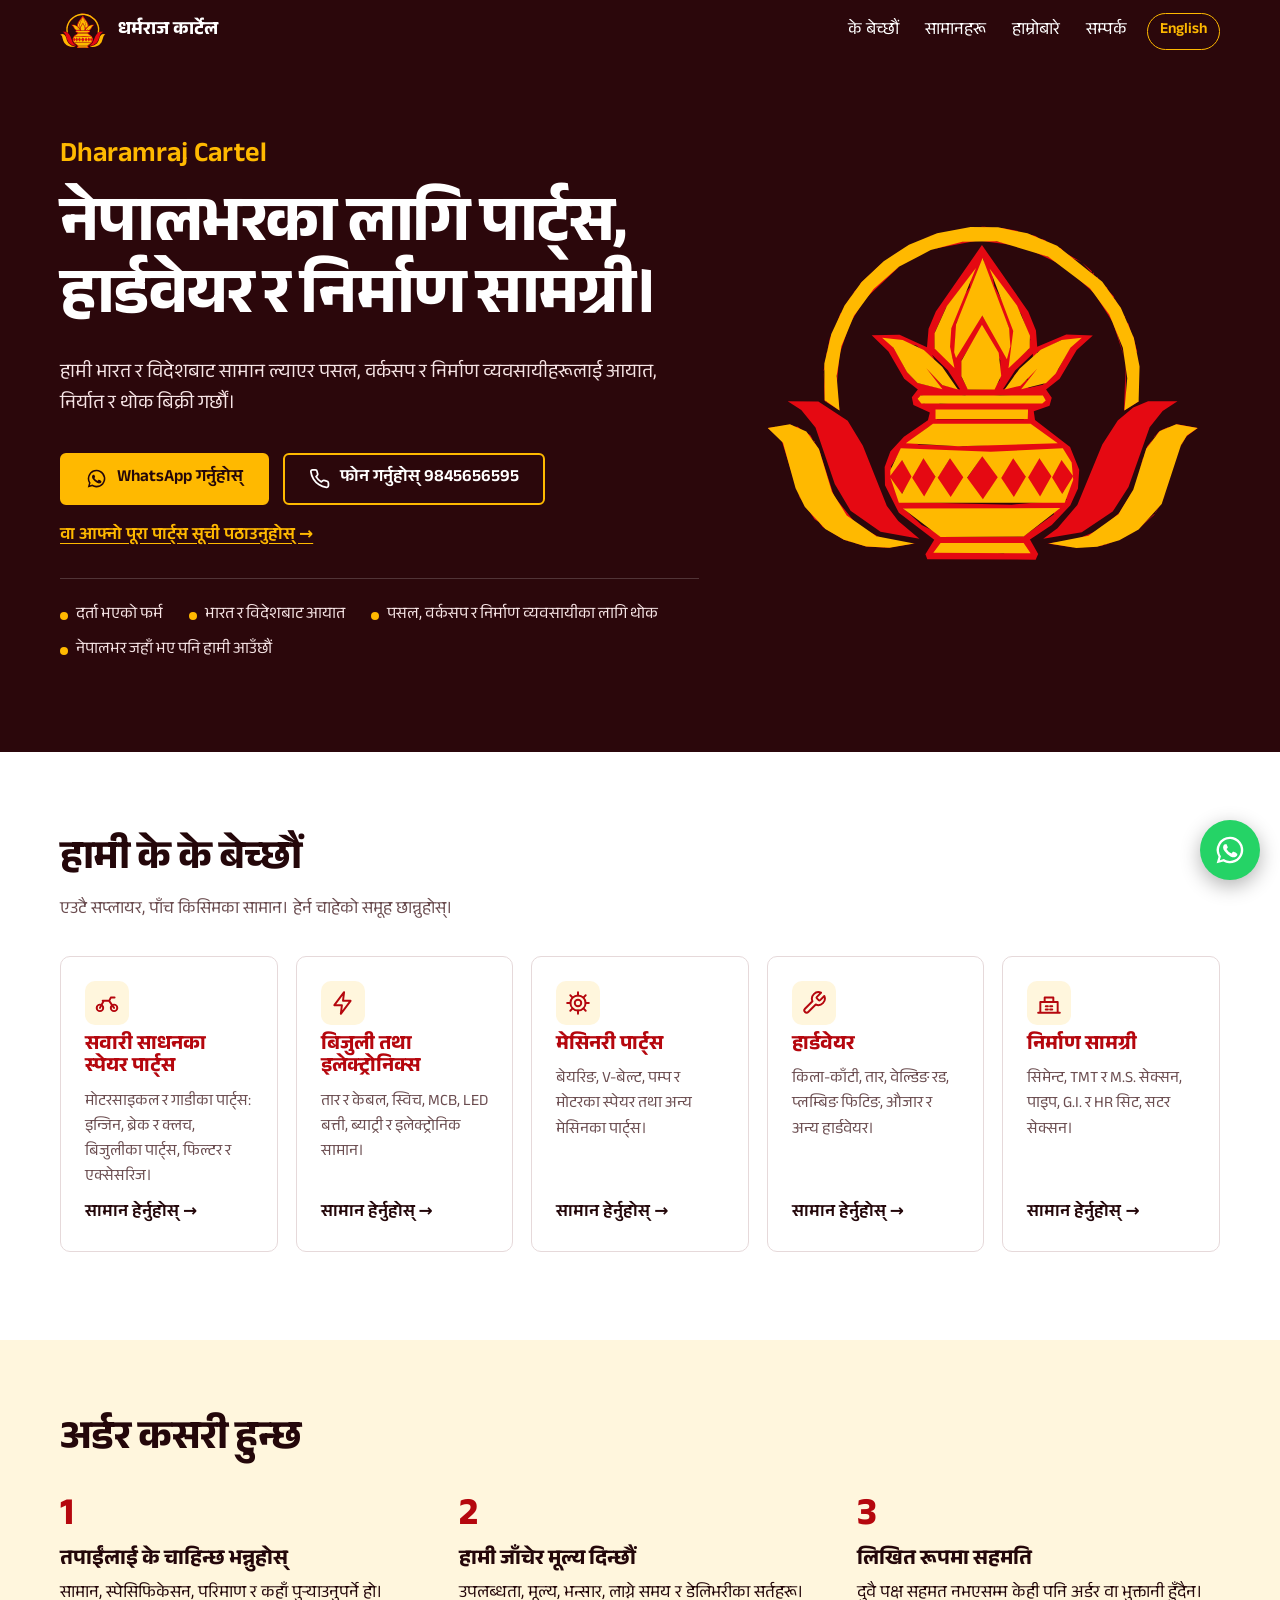
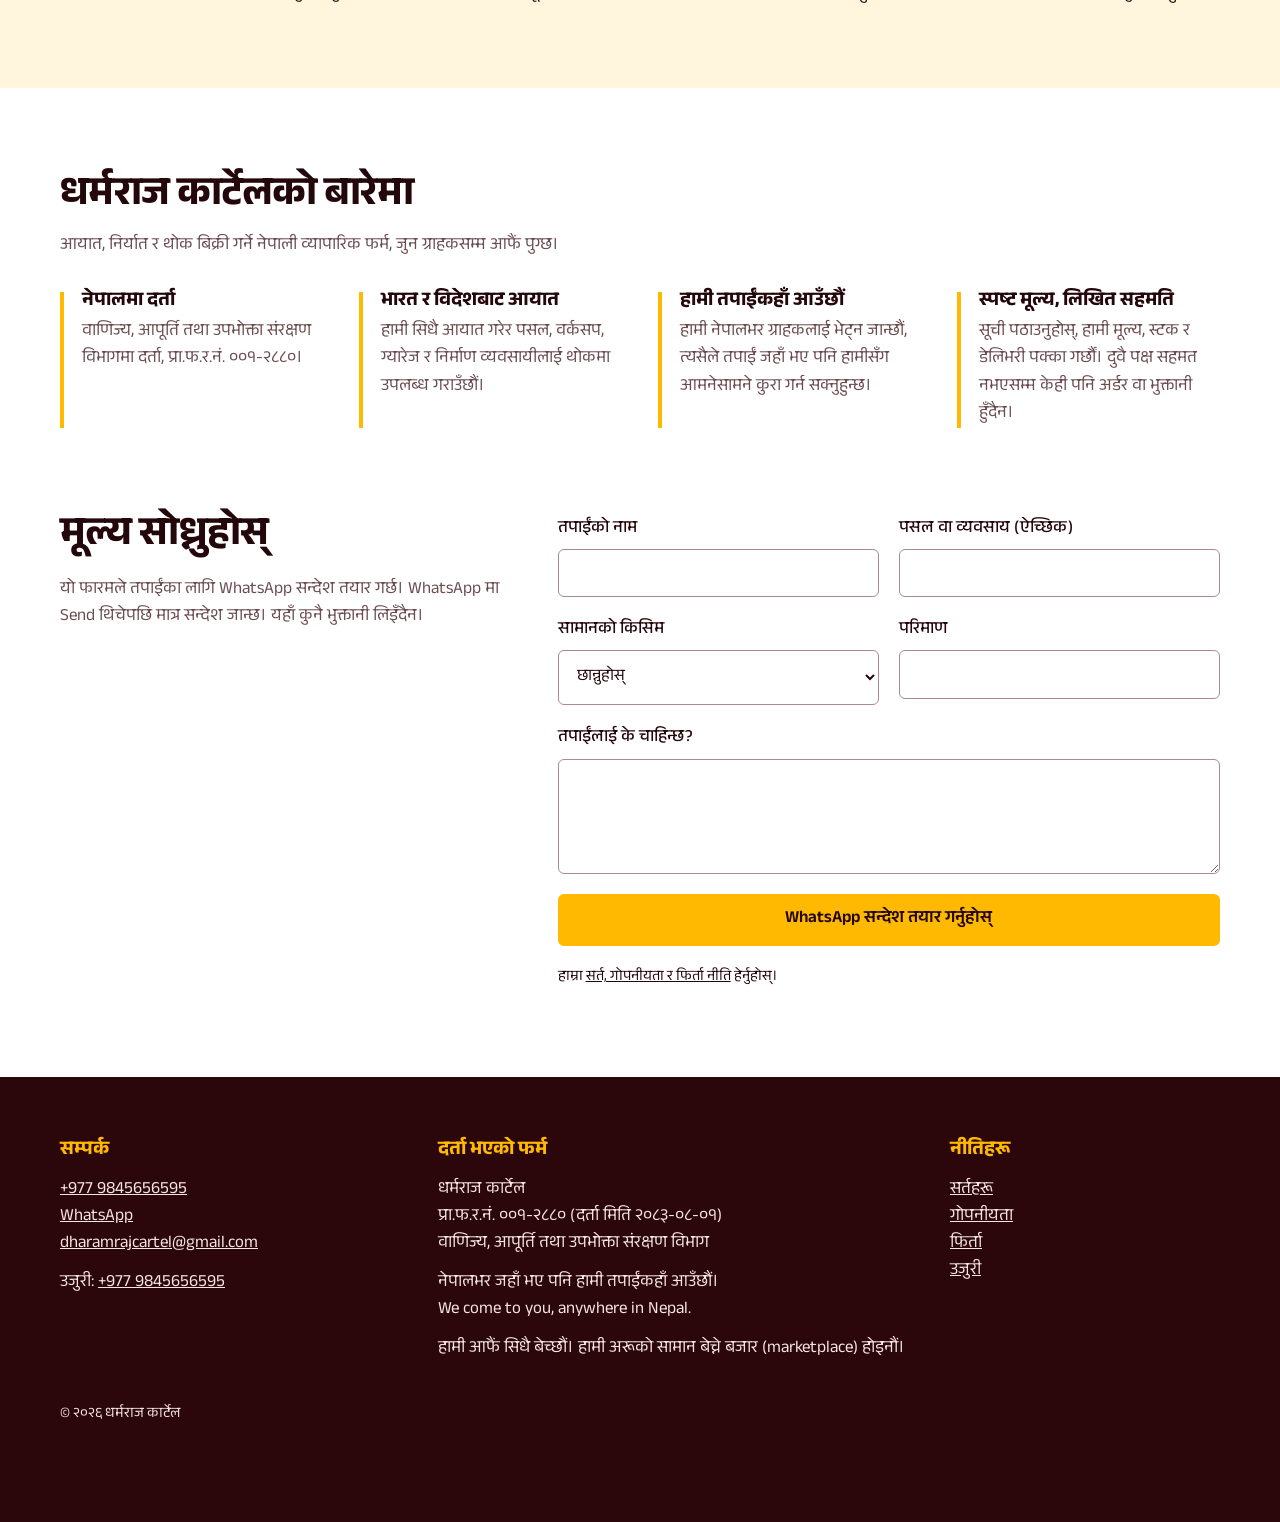
==== ne/index.html @ 8e7b4bbd "Add Nepali version of the site (ne/) - ne/index.html, ne/products.html, ne/legal.html: full Nepali  " ====
<!DOCTYPE html>
<html lang="ne">
<head>
<meta charset="UTF-8">
<meta name="viewport" content="width=device-width, initial-scale=1">
<title>धर्मराज कार्टेल | आयात, निर्यात र थोक बिक्री</title>
<meta name="description" content="धर्मराज कार्टेल, नेपाल। बिजुली तथा इलेक्ट्रोनिक सामान, हार्डवेयर, निर्माण सामग्री, सवारी साधनका स्पेयर पार्ट्स र मेसिनरी पार्ट्सको आयात, निर्यात र थोक बिक्री।">
<link rel="icon" type="image/svg+xml" href="../favicon.svg?v=2">
<link rel="manifest" href="../manifest.webmanifest">
<link rel="alternate" hreflang="en" href="https://www.dharamrajcartel.com.np/">
<link rel="alternate" hreflang="ne" href="https://www.dharamrajcartel.com.np/ne/">
<link rel="alternate" hreflang="x-default" href="https://www.dharamrajcartel.com.np/">
<link rel="canonical" href="https://www.dharamrajcartel.com.np/ne/">
<meta name="theme-color" content="#2b070b">
<link rel="apple-touch-icon" href="../apple-touch-icon.png">
<meta property="og:type" content="website">
<meta property="og:site_name" content="धर्मराज कार्टेल">
<meta property="og:title" content="धर्मराज कार्टेल | आयात, निर्यात र थोक बिक्री">
<meta property="og:description" content="धर्मराज कार्टेल, नेपाल। बिजुली तथा इलेक्ट्रोनिक सामान, हार्डवेयर, निर्माण सामग्री, सवारी साधनका स्पेयर पार्ट्स र मेसिनरी पार्ट्सको आयात, निर्यात र थोक बिक्री।">
<meta property="og:url" content="https://www.dharamrajcartel.com.np/ne/">
<meta property="og:locale" content="ne_NP">
<meta property="og:image" content="https://www.dharamrajcartel.com.np/og-image.png">
<meta property="og:image:width" content="1200">
<meta property="og:image:height" content="630">
<meta property="og:image:alt" content="धर्मराज कार्टेलको सुनौलो कलश चिन्ह, कम्पनीको नाम र व्यापारका क्षेत्रसहित">
<meta name="twitter:card" content="summary_large_image">
<link rel="preconnect" href="https://fonts.googleapis.com">
<link rel="preconnect" href="https://fonts.gstatic.com" crossorigin>
<link rel="stylesheet" href="https://fonts.googleapis.com/css2?family=Anek+Devanagari:wght@400;500;600;700&display=swap">
<link rel="stylesheet" href="../style.css?v=6">
</head>
<body>
<a class="skip" href="#main">मुख्य भागमा जानुहोस्</a>
<header class="bar">
  <a class="brand" href="./index.html"><img src="../favicon.svg" alt="" width="46" height="37"><span>धर्मराज कार्टेल</span></a>
  <nav aria-label="मुख्य मेनु">
    <a href="#trade">के बेच्छौं</a>
    <a href="./products.html">सामानहरू</a>
    <a href="#about">हाम्रोबारे</a>
    <a href="#contact">सम्पर्क</a>
  </nav>
  <a class="lang" href="../" lang="en" hreflang="en">English</a>
</header>

<main id="main">
  <section class="hero">
    <div class="hero-text">
      <p class="deva" lang="en">Dharamraj Cartel</p>
      <h1>नेपालभरका लागि पार्ट्स, हार्डवेयर र निर्माण सामग्री।</h1>
      <p class="lead">हामी भारत र विदेशबाट सामान ल्याएर पसल, वर्कसप र निर्माण व्यवसायीहरूलाई आयात, निर्यात र थोक बिक्री गर्छौं।</p>
      <div class="actions">
        <a class="btn" href="https://wa.me/9779845656595?text=%E0%A4%A8%E0%A4%AE%E0%A4%B8%E0%A5%8D%E0%A4%A4%E0%A5%87%20%E0%A4%A7%E0%A4%B0%E0%A5%8D%E0%A4%AE%E0%A4%B0%E0%A4%BE%E0%A4%9C%20%E0%A4%95%E0%A4%BE%E0%A4%B0%E0%A5%8D%E0%A4%9F%E0%A5%87%E0%A4%B2%2C%20%E0%A4%AE%E0%A4%B2%E0%A4%BE%E0%A4%88%20%E0%A4%AE%E0%A5%82%E0%A4%B2%E0%A5%8D%E0%A4%AF%20%E0%A4%9A%E0%A4%BE%E0%A4%B9%E0%A4%BF%E0%A4%AF%E0%A5%8B%E0%A5%A4" target="_blank" rel="noopener noreferrer"><svg class="ico" viewBox="0 0 24 24" aria-hidden="true" focusable="false"><path fill="currentColor" d="M12 2a10 10 0 0 0-8.6 15.1L2 22l5-1.3A10 10 0 1 0 12 2zm0 18.2c-1.5 0-3-.4-4.3-1.2l-.3-.2-3 .8.8-2.9-.2-.3A8.2 8.2 0 1 1 12 20.2zm4.5-6.1c-.2-.1-1.5-.7-1.7-.8s-.4-.1-.6.1-.7.8-.8 1-.3.2-.5.1a6.7 6.7 0 0 1-3.3-2.9c-.3-.4.2-.4.7-1.4.1-.2 0-.3 0-.4l-.8-1.8c-.2-.5-.4-.4-.6-.4h-.5a1 1 0 0 0-.7.3 3 3 0 0 0-.9 2.2 5.2 5.2 0 0 0 1.1 2.7 11.8 11.8 0 0 0 4.5 4c1.7.7 2.4.8 3.2.6.5-.1 1.5-.6 1.7-1.2s.2-1.1.2-1.2-.3-.2-.5-.3z"/></svg>WhatsApp गर्नुहोस्</a>
        <a class="btn ghost" href="tel:+9779845656595"><svg class="ico" viewBox="0 0 24 24" aria-hidden="true" focusable="false"><path fill="none" stroke="currentColor" stroke-width="2" stroke-linecap="round" stroke-linejoin="round" d="M22 16.9v3a2 2 0 0 1-2.2 2 19.8 19.8 0 0 1-8.6-3.1 19.5 19.5 0 0 1-6-6A19.8 19.8 0 0 1 2.1 4.2 2 2 0 0 1 4.1 2h3a2 2 0 0 1 2 1.7c.1.9.4 1.8.7 2.7a2 2 0 0 1-.5 2.1L8 9.8a16 16 0 0 0 6 6l1.3-1.3a2 2 0 0 1 2.1-.4c.9.3 1.8.6 2.7.7a2 2 0 0 1 1.7 2z"/></svg>फोन गर्नुहोस् 9845656595</a>
      </div>
      <p class="sub-cta"><a href="#enquiry">वा आफ्नो पूरा पार्ट्स सूची पठाउनुहोस् &rarr;</a></p>
      <ul class="trust" aria-label="हामीबाट किन किन्ने">
        <li>दर्ता भएको फर्म</li>
        <li>भारत र विदेशबाट आयात</li>
        <li>पसल, वर्कसप र निर्माण व्यवसायीका लागि थोक</li>
        <li>नेपालभर जहाँ भए पनि हामी आउँछौं</li>
      </ul>
    </div>
    <img class="hero-logo" src="../favicon.svg" alt="धर्मराज कार्टेलको लोगो" width="1393" height="1129">
  </section>

  <section class="trade wrap" id="trade">
    <h2>हामी के के बेच्छौं</h2>
    <p class="section-lead">एउटै सप्लायर, पाँच किसिमका सामान। हेर्न चाहेको समूह छान्नुहोस्।</p>
    <ul class="tiles">
      <li><a href="./products.html?line=vehicle"><svg class="tile-ico" viewBox="0 0 24 24" aria-hidden="true" focusable="false"><g fill="none" stroke="currentColor" stroke-width="1.8" stroke-linecap="round" stroke-linejoin="round"><circle cx="5.5" cy="16.5" r="3"/><circle cx="18.5" cy="16.5" r="3"/><path d="M5.5 16.5 9 10h5l4.5 6.5M14 10l1.5-3H19M8 10h3"/></g></svg><h3>सवारी साधनका स्पेयर पार्ट्स</h3><p>मोटरसाइकल र गाडीका पार्ट्स: इन्जिन, ब्रेक र क्लच, बिजुलीका पार्ट्स, फिल्टर र एक्सेसरिज।</p><span class="tile-more">सामान हेर्नुहोस् &rarr;</span></a></li>
      <li><a href="./products.html?line=electrical"><svg class="tile-ico" viewBox="0 0 24 24" aria-hidden="true" focusable="false"><g fill="none" stroke="currentColor" stroke-width="1.8" stroke-linecap="round" stroke-linejoin="round"><path d="M13 2 4 14h7l-1 8 9-12h-7l1-8z"/></g></svg><h3>बिजुली तथा इलेक्ट्रोनिक्स</h3><p>तार र केबल, स्विच, MCB, LED बत्ती, ब्याट्री र इलेक्ट्रोनिक सामान।</p><span class="tile-more">सामान हेर्नुहोस् &rarr;</span></a></li>
      <li><a href="./products.html?line=machinery"><svg class="tile-ico" viewBox="0 0 24 24" aria-hidden="true" focusable="false"><g fill="none" stroke="currentColor" stroke-width="1.8" stroke-linecap="round" stroke-linejoin="round"><circle cx="12" cy="12" r="3"/><path d="M12 2v3M12 19v3M4.9 4.9 7 7M17 17l2.1 2.1M2 12h3M19 12h3M4.9 19.1 7 17M17 7l2.1-2.1"/><circle cx="12" cy="12" r="7"/></g></svg><h3>मेसिनरी पार्ट्स</h3><p>बेयरिङ, V-बेल्ट, पम्प र मोटरका स्पेयर तथा अन्य मेसिनका पार्ट्स।</p><span class="tile-more">सामान हेर्नुहोस् &rarr;</span></a></li>
      <li><a href="./products.html?line=hardware"><svg class="tile-ico" viewBox="0 0 24 24" aria-hidden="true" focusable="false"><g fill="none" stroke="currentColor" stroke-width="1.8" stroke-linecap="round" stroke-linejoin="round"><path d="M14.7 6.3a1 1 0 0 0 0 1.4l1.6 1.6a1 1 0 0 0 1.4 0l3.8-3.8a6 6 0 0 1-7.9 7.9l-6.9 6.9a2.1 2.1 0 0 1-3-3l6.9-6.9a6 6 0 0 1 7.9-7.9l-3.8 3.8z"/></g></svg><h3>हार्डवेयर</h3><p>किला-काँटी, तार, वेल्डिङ रड, प्लम्बिङ फिटिङ, औजार र अन्य हार्डवेयर।</p><span class="tile-more">सामान हेर्नुहोस् &rarr;</span></a></li>
      <li><a href="./products.html?line=construction"><svg class="tile-ico" viewBox="0 0 24 24" aria-hidden="true" focusable="false"><g fill="none" stroke="currentColor" stroke-width="1.8" stroke-linecap="round" stroke-linejoin="round"><path d="M2 21h20M4 21V11h16v10M8 11V7h8v4M9 15h2M13 15h2M9 18h2M13 18h2"/></g></svg><h3>निर्माण सामग्री</h3><p>सिमेन्ट, TMT र M.S. सेक्सन, पाइप, G.I. र HR सिट, सटर सेक्सन।</p><span class="tile-more">सामान हेर्नुहोस् &rarr;</span></a></li>
    </ul>
  </section>

  <section class="how">
    <div class="wrap">
      <h2>अर्डर कसरी हुन्छ</h2>
      <ol>
        <li><h3>तपाईंलाई के चाहिन्छ भन्नुहोस्</h3><p>सामान, स्पेसिफिकेसन, परिमाण र कहाँ पुर्‍याउनुपर्ने हो।</p></li>
        <li><h3>हामी जाँचेर मूल्य दिन्छौं</h3><p>उपलब्धता, मूल्य, भन्सार, लाग्ने समय र डेलिभरीका सर्तहरू।</p></li>
        <li><h3>लिखित रूपमा सहमति</h3><p>दुवै पक्ष सहमत नभएसम्म केही पनि अर्डर वा भुक्तानी हुँदैन।</p></li>
      </ol>
    </div>
  </section>

  <section class="about wrap" id="about">
    <h2>धर्मराज कार्टेलको बारेमा</h2>
    <p class="section-lead">आयात, निर्यात र थोक बिक्री गर्ने नेपाली व्यापारिक फर्म, जुन ग्राहकसम्म आफैं पुग्छ।</p>
    <div class="about-grid">
      <div><h3>नेपालमा दर्ता</h3><p>वाणिज्य, आपूर्ति तथा उपभोक्ता संरक्षण विभागमा दर्ता, प्रा.फ.र.नं. ००१-२८८०।</p></div>
      <div><h3>भारत र विदेशबाट आयात</h3><p>हामी सिधै आयात गरेर पसल, वर्कसप, ग्यारेज र निर्माण व्यवसायीलाई थोकमा उपलब्ध गराउँछौं।</p></div>
      <div><h3>हामी तपाईंकहाँ आउँछौं</h3><p>हामी नेपालभर ग्राहकलाई भेट्न जान्छौं, त्यसैले तपाईं जहाँ भए पनि हामीसँग आमनेसामने कुरा गर्न सक्नुहुन्छ।</p></div>
      <div><h3>स्पष्ट मूल्य, लिखित सहमति</h3><p>सूची पठाउनुहोस्, हामी मूल्य, स्टक र डेलिभरी पक्का गर्छौं। दुवै पक्ष सहमत नभएसम्म केही पनि अर्डर वा भुक्तानी हुँदैन।</p></div>
    </div>
  </section>

  <section class="enquiry wrap" id="enquiry">
    <div>
      <h2>मूल्य सोध्नुहोस्</h2>
      <p>यो फारमले तपाईंका लागि WhatsApp सन्देश तयार गर्छ। WhatsApp मा Send थिचेपछि मात्र सन्देश जान्छ। यहाँ कुनै भुक्तानी लिइँदैन।</p>
    </div>
    <form id="form">
      <label>तपाईंको नाम<input id="f-name" autocomplete="name" required></label>
      <label>पसल वा व्यवसाय (ऐच्छिक)<input id="f-biz" autocomplete="organization"></label>
      <label>सामानको किसिम
        <select id="f-line" required>
          <option value="">छान्नुहोस्</option>
          <option>बिजुली तथा इलेक्ट्रोनिक्स</option>
          <option>हार्डवेयर</option>
          <option>निर्माण सामग्री</option>
          <option>सवारी साधनका स्पेयर पार्ट्स</option>
          <option>मेसिनरी पार्ट्स</option>
        </select>
      </label>
      <label>परिमाण<input id="f-qty"></label>
      <label class="full">तपाईंलाई के चाहिन्छ?<textarea id="f-msg" rows="4" required></textarea></label>
      <button class="btn full" type="submit">WhatsApp सन्देश तयार गर्नुहोस्</button>
      <p class="full small">हाम्रा <a href="./legal.html">सर्त, गोपनीयता र फिर्ता नीति</a> हेर्नुहोस्।</p>
    </form>
  </section>
</main>

<footer id="contact">
  <div class="wrap foot">
    <div>
      <h2>सम्पर्क</h2>
      <p><a href="tel:+9779845656595">+977 9845656595</a><br>
      <a href="https://wa.me/9779845656595" target="_blank" rel="noopener noreferrer">WhatsApp</a><br>
      <a href="mailto:dharamrajcartel@gmail.com">dharamrajcartel@gmail.com</a></p>
      <p>उजुरी: <a href="tel:+9779845656595">+977 9845656595</a></p>
    </div>
    <div>
      <h2>दर्ता भएको फर्म</h2>
      <p>धर्मराज कार्टेल<br>प्रा.फ.र.नं. ००१-२८८० (दर्ता मिति २०८३-०८-०१)<br>वाणिज्य, आपूर्ति तथा उपभोक्ता संरक्षण विभाग</p>
      <p>नेपालभर जहाँ भए पनि हामी तपाईंकहाँ आउँछौं।<br><span lang="en">We come to you, anywhere in Nepal.</span></p>
      <p>हामी आफैं सिधै बेच्छौं। हामी अरूको सामान बेच्ने बजार (marketplace) होइनौं।</p>
    </div>
    <div>
      <h2>नीतिहरू</h2>
      <p><a href="./legal.html">सर्तहरू</a><br><a href="./legal.html#privacy">गोपनीयता</a><br><a href="./legal.html#returns">फिर्ता</a><br><a href="./legal.html#complaints">उजुरी</a></p>
    </div>
  </div>
  <p class="wrap small">© २०२६ धर्मराज कार्टेल</p>
</footer>
<a class="wa-float" href="https://wa.me/9779845656595?text=%E0%A4%A8%E0%A4%AE%E0%A4%B8%E0%A5%8D%E0%A4%A4%E0%A5%87%20%E0%A4%A7%E0%A4%B0%E0%A5%8D%E0%A4%AE%E0%A4%B0%E0%A4%BE%E0%A4%9C%20%E0%A4%95%E0%A4%BE%E0%A4%B0%E0%A5%8D%E0%A4%9F%E0%A5%87%E0%A4%B2%2C%20%E0%A4%AE%E0%A4%B2%E0%A4%BE%E0%A4%88%20%E0%A4%AE%E0%A5%82%E0%A4%B2%E0%A5%8D%E0%A4%AF%20%E0%A4%9A%E0%A4%BE%E0%A4%B9%E0%A4%BF%E0%A4%AF%E0%A5%8B%E0%A5%A4" target="_blank" rel="noopener noreferrer" aria-label="WhatsApp मा धर्मराज कार्टेलसँग कुरा गर्नुहोस्"><svg class="ico" viewBox="0 0 24 24" aria-hidden="true" focusable="false"><path fill="currentColor" d="M12 2a10 10 0 0 0-8.6 15.1L2 22l5-1.3A10 10 0 1 0 12 2zm0 18.2c-1.5 0-3-.4-4.3-1.2l-.3-.2-3 .8.8-2.9-.2-.3A8.2 8.2 0 1 1 12 20.2zm4.5-6.1c-.2-.1-1.5-.7-1.7-.8s-.4-.1-.6.1-.7.8-.8 1-.3.2-.5.1a6.7 6.7 0 0 1-3.3-2.9c-.3-.4.2-.4.7-1.4.1-.2 0-.3 0-.4l-.8-1.8c-.2-.5-.4-.4-.6-.4h-.5a1 1 0 0 0-.7.3 3 3 0 0 0-.9 2.2 5.2 5.2 0 0 0 1.1 2.7 11.8 11.8 0 0 0 4.5 4c1.7.7 2.4.8 3.2.6.5-.1 1.5-.6 1.7-1.2s.2-1.1.2-1.2-.3-.2-.5-.3z"/></svg></a>
<script src="../script.js?v=5"></script>
</body>
</html>
---- style.css ----
:root{--ink:#24070a;--deep:#2b070b;--red:#b5070e;--gold:#ffb900;--paper:#fff;--tint:#fff6dd;--muted:#6b4d50;--line:#e6d9da}
*{box-sizing:border-box}
html{scroll-behavior:smooth;scroll-padding-top:84px}
body{margin:0;background:var(--paper);color:var(--ink);font:400 1.06rem/1.6 "Anek Devanagari",system-ui,sans-serif}
h1,h2,h3,p,ul,ol{margin:0}
h1,h2,h3{line-height:1.12;text-wrap:balance}
h2{font-size:clamp(1.7rem,3.4vw,2.5rem);font-weight:700;letter-spacing:-.015em}
a{color:inherit}
img{max-width:100%;height:auto}
:focus-visible{outline:3px solid var(--gold);outline-offset:3px}
.wrap{width:min(1160px,100% - 40px);margin-inline:auto}
.small{font-size:.9rem}
.skip{position:absolute;left:-999px}
.skip:focus{left:12px;top:12px;z-index:20;background:#fff;padding:8px 14px}

.bar{position:sticky;top:0;z-index:10;display:flex;align-items:center;justify-content:space-between;gap:20px;padding:12px max(20px,calc((100% - 1160px)/2));background:var(--deep);color:#fff}
.brand{display:flex;align-items:center;gap:12px;font-weight:700;font-size:1.15rem;text-decoration:none;white-space:nowrap}
.bar nav{display:flex;gap:26px}
.bar nav a{text-decoration:none;white-space:nowrap;padding:6px 0}
.bar nav a:hover,.bar nav a[aria-current]{box-shadow:inset 0 -2px var(--gold)}
.bar nav{margin-left:auto}
.lang{padding:5px 12px;border:1px solid var(--gold);border-radius:999px;color:var(--gold);font-weight:600;font-size:.95rem;text-decoration:none;white-space:nowrap}
.lang:hover{background:var(--gold);color:var(--ink)}

.hero{display:grid;grid-template-columns:1.15fr .85fr;align-items:center;gap:48px;padding:72px max(20px,calc((100% - 1160px)/2)) 88px;background:var(--deep);color:#fff}
.deva{font-size:clamp(1.3rem,2.4vw,1.75rem);font-weight:600;color:var(--gold);margin-bottom:14px}
.hero h1{font-size:clamp(2.3rem,5.2vw,4rem);font-weight:700;letter-spacing:-.025em}
.lead{font-size:1.2rem;max-width:34em;margin-top:22px;color:#f6e4e5}
.hero-logo{width:100%;max-width:440px;justify-self:center}
.actions{display:flex;flex-wrap:wrap;gap:14px;margin-top:32px}
.btn{display:inline-block;padding:13px 24px;border:2px solid var(--gold);border-radius:6px;background:var(--gold);color:var(--ink);font-weight:600;font-size:1.06rem;line-height:1.3;font-family:inherit;text-align:center;text-decoration:none;cursor:pointer}
.btn:hover{background:#ffcb45;border-color:#ffcb45}
.btn.ghost{background:none;color:#fff}
.btn.ghost:hover{background:#ffffff1a;border-color:var(--gold)}
.btn{display:inline-flex;align-items:center;justify-content:center;gap:10px}
.ico{width:1.25em;height:1.25em;flex:none}
.sub-cta{margin-top:18px}
.sub-cta a{color:var(--gold);font-weight:600;text-underline-offset:4px}
.trust{display:flex;flex-wrap:wrap;gap:10px 26px;list-style:none;padding:24px 0 0;margin-top:28px;border-top:1px solid #ffffff2e;color:#f6e4e5;font-size:1rem}
.trust li{display:flex;align-items:center;gap:8px}
.trust li::before{content:"";width:8px;height:8px;border-radius:50%;background:var(--gold);flex:none}
.wa-float{position:fixed;right:20px;bottom:20px;z-index:15;display:grid;place-items:center;width:60px;height:60px;border-radius:50%;background:#25d366;color:#fff;box-shadow:0 6px 20px #0000004d}
.wa-float:hover{background:#1ebe5b}
.wa-float .ico{width:32px;height:32px}

.trade{padding:88px 0}
.lines{list-style:none;padding:0;margin-top:32px;border-top:2px solid var(--ink)}
.lines li{border-bottom:1px solid var(--line)}
.lines a{display:grid;grid-template-columns:1fr 1fr;align-items:baseline;gap:8px 32px;padding:22px 8px;text-decoration:none}
.lines a:hover{background:var(--tint)}
.lines h3{font-size:clamp(1.35rem,2.6vw,1.9rem);font-weight:600;color:var(--red)}
.lines p{color:var(--muted)}

.how{background:var(--tint);padding:80px 0}
.how ol{display:grid;grid-template-columns:repeat(3,1fr);gap:36px;padding:0;margin-top:34px;list-style:none;counter-reset:s}
.how li{counter-increment:s}
.how li::before{content:counter(s);display:block;font-size:2.4rem;font-weight:700;line-height:1;color:var(--red);margin-bottom:12px}
.how h3{font-size:1.3rem;margin-bottom:8px}

.enquiry{display:grid;grid-template-columns:.8fr 1.2fr;gap:56px;padding:88px 0}
.enquiry>div p{margin-top:16px;color:var(--muted);max-width:30em}
form{display:grid;grid-template-columns:1fr 1fr;gap:20px}
.full{grid-column:1/-1}
label{display:grid;gap:6px;font-weight:500;align-content:start}
input,select,textarea{width:100%;padding:12px 14px;border:1px solid #a98b8d;border-radius:6px;background:#fff;color:var(--ink);font-weight:400;font-size:1rem;line-height:1.4;font-family:inherit}
input:focus,select:focus,textarea:focus{outline:3px solid var(--gold);outline-offset:0;border-color:var(--ink)}

footer{background:var(--deep);color:#f6e4e5;padding:64px 0 96px}
footer h2{font-size:1.2rem;color:var(--gold);margin-bottom:14px;letter-spacing:0}
.foot{display:grid;grid-template-columns:1fr 1.4fr .8fr;gap:40px;margin-bottom:40px}
.foot p+p{margin-top:12px}
footer a{overflow-wrap:anywhere}

.page-head{background:var(--deep);color:#fff;padding:52px 0 60px}
.page-head h1{font-size:clamp(2.1rem,4.6vw,3.2rem);letter-spacing:-.02em}
.page-head p{margin-top:12px;max-width:38em;color:#f6e4e5}
.tools{display:flex;flex-wrap:wrap;gap:16px;padding:32px 0 8px}
.tools label{flex:1 1 220px}
.goods{list-style:none;padding:0;margin:20px 0 88px;border-top:2px solid var(--ink)}
.goods li{display:grid;grid-template-columns:1.4fr 1fr auto;align-items:center;gap:8px 24px;padding:14px 8px;border-bottom:1px solid var(--line)}
.goods strong{font-weight:600}
.goods span{color:var(--muted)}
.goods a{color:var(--red);font-weight:600}
.section-lead{margin-top:12px;color:var(--muted);max-width:40em}
.tiles{list-style:none;padding:0;margin-top:32px;display:grid;grid-template-columns:repeat(auto-fit,minmax(210px,1fr));gap:18px}
.tiles a{display:flex;flex-direction:column;gap:10px;height:100%;padding:24px;border:1px solid var(--line);border-radius:10px;text-decoration:none;background:#fff;transition:border-color .15s,box-shadow .15s}
.tiles a:hover{border-color:var(--gold);box-shadow:0 8px 24px #2b070b14}
.tile-ico{width:44px;height:44px;padding:9px;border-radius:10px;background:var(--tint);color:var(--red)}
.tiles h3{font-size:1.25rem;color:var(--red)}
.tiles p{color:var(--muted);font-size:.98rem;flex:1}
.tile-more{font-weight:600;color:var(--ink)}
.about{padding:88px 0 0}
.about-grid{display:grid;grid-template-columns:repeat(auto-fit,minmax(240px,1fr));gap:28px 36px;margin-top:32px}
.about-grid div{border-left:4px solid var(--gold);padding-left:18px}
.about-grid h3{font-size:1.2rem;margin-bottom:6px}
.about-grid p{color:var(--muted)}
.chips{display:flex;flex-wrap:wrap;gap:10px;padding-top:32px}
.chips button{padding:9px 16px;border:1px solid #a98b8d;border-radius:999px;background:#fff;color:var(--ink);font:inherit;font-size:.98rem;cursor:pointer}
.chips button:hover{border-color:var(--ink)}
.chips button[aria-pressed="true"]{background:var(--deep);border-color:var(--deep);color:#fff}
.listcta{display:flex;flex-wrap:wrap;align-items:center;justify-content:space-between;gap:20px 32px;margin:-48px 0 88px;padding:32px;border-radius:12px;background:var(--tint)}
.listcta h2{font-size:1.5rem}
.listcta p{margin-top:6px;color:var(--muted);max-width:34em}
.legal{max-width:760px;padding:24px 0 80px}
.legal h2{font-size:1.4rem;margin:36px 0 10px}

@media(max-width:820px){
  .hero{grid-template-columns:1fr;padding-top:40px;padding-bottom:60px;gap:32px}
  .hero-logo{order:-1;max-width:110px;justify-self:start}
  .how ol,.enquiry,.foot{grid-template-columns:1fr}
  .how ol{gap:28px}
  .enquiry{gap:28px}
  .trade,.enquiry{padding:60px 0}
}
@media(max-width:560px){
  .bar{flex-wrap:wrap;gap:4px 20px;padding-block:10px}
  .bar nav{width:100%;justify-content:space-between;gap:12px;order:2;margin-left:0}
  .lang{order:1;margin-left:auto}
  html{scroll-padding-top:120px}
  form,.lines a{grid-template-columns:1fr}
  .goods li{grid-template-columns:1fr auto}
  .goods span{grid-column:1;grid-row:2}
  .goods a{grid-column:2;grid-row:1/3}
  .actions .btn{flex:1 1 100%}
  .trust{flex-direction:column;gap:8px}
  .wa-float{right:14px;bottom:14px;width:56px;height:56px}
}
@media(prefers-reduced-motion:reduce){html{scroll-behavior:auto}}
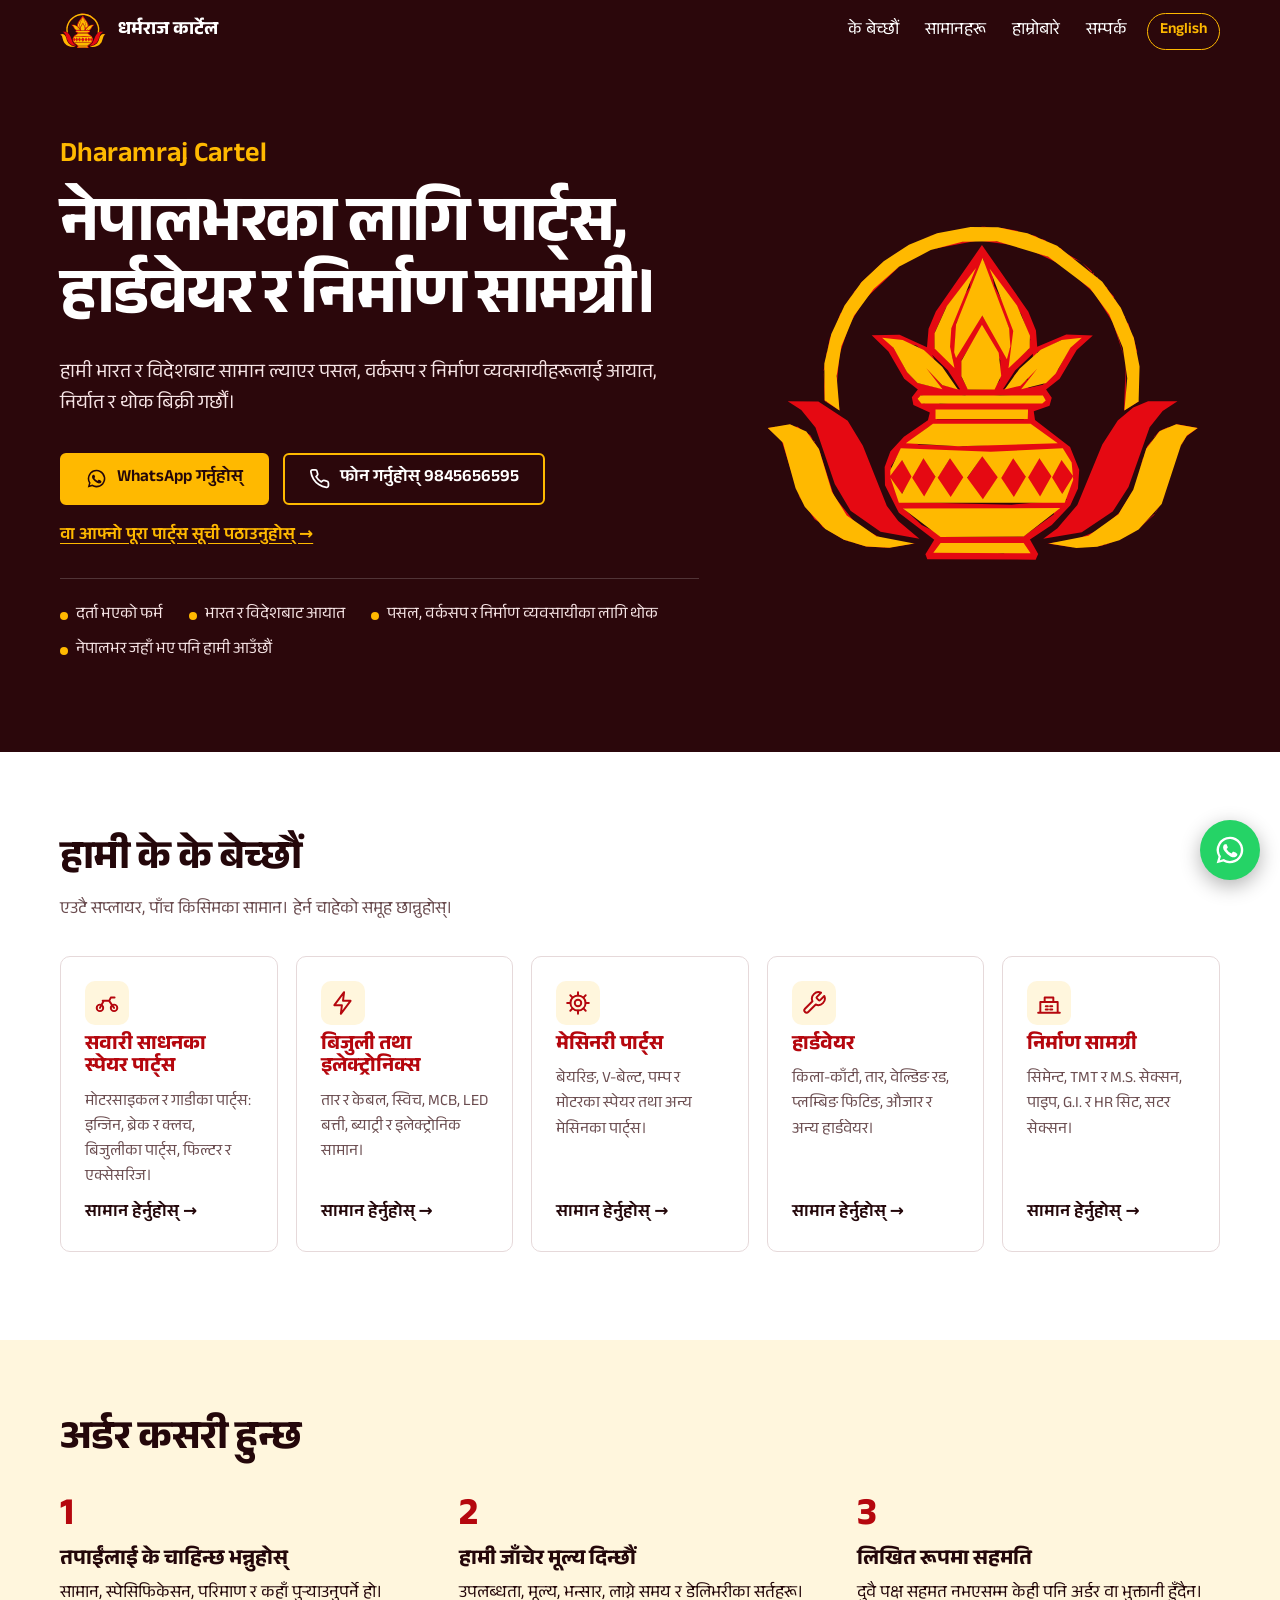
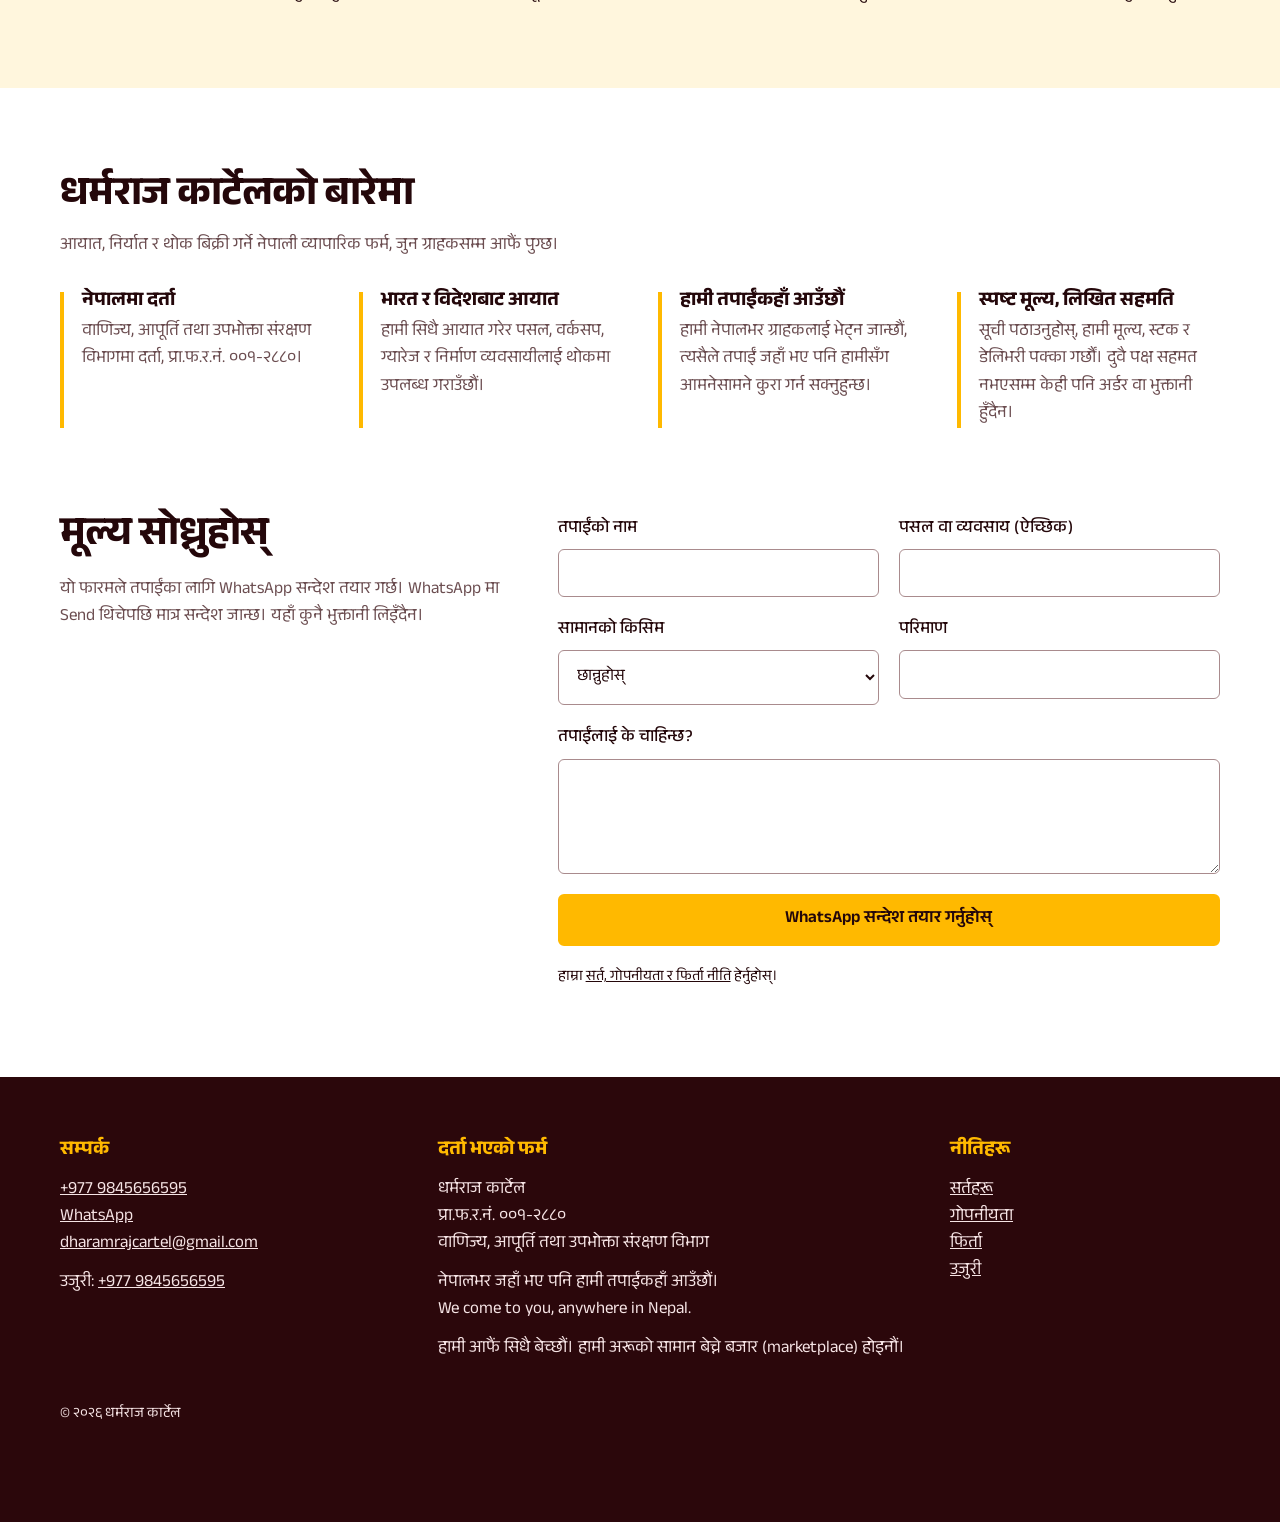
==== commit 324a2f27: "Remove the firm registration date; keep the registration number At the owner's request, the "registe" ====
--- a/ne/index.html
+++ b/ne/index.html
@@ -134,7 +134,7 @@
     </div>
     <div>
       <h2>दर्ता भएको फर्म</h2>
-      <p>धर्मराज कार्टेल<br>प्रा.फ.र.नं. ००१-२८८० (दर्ता मिति २०८३-०८-०१)<br>वाणिज्य, आपूर्ति तथा उपभोक्ता संरक्षण विभाग</p>
+      <p>धर्मराज कार्टेल<br>प्रा.फ.र.नं. ००१-२८८०<br>वाणिज्य, आपूर्ति तथा उपभोक्ता संरक्षण विभाग</p>
       <p>नेपालभर जहाँ भए पनि हामी तपाईंकहाँ आउँछौं।<br><span lang="en">We come to you, anywhere in Nepal.</span></p>
       <p>हामी आफैं सिधै बेच्छौं। हामी अरूको सामान बेच्ने बजार (marketplace) होइनौं।</p>
     </div>
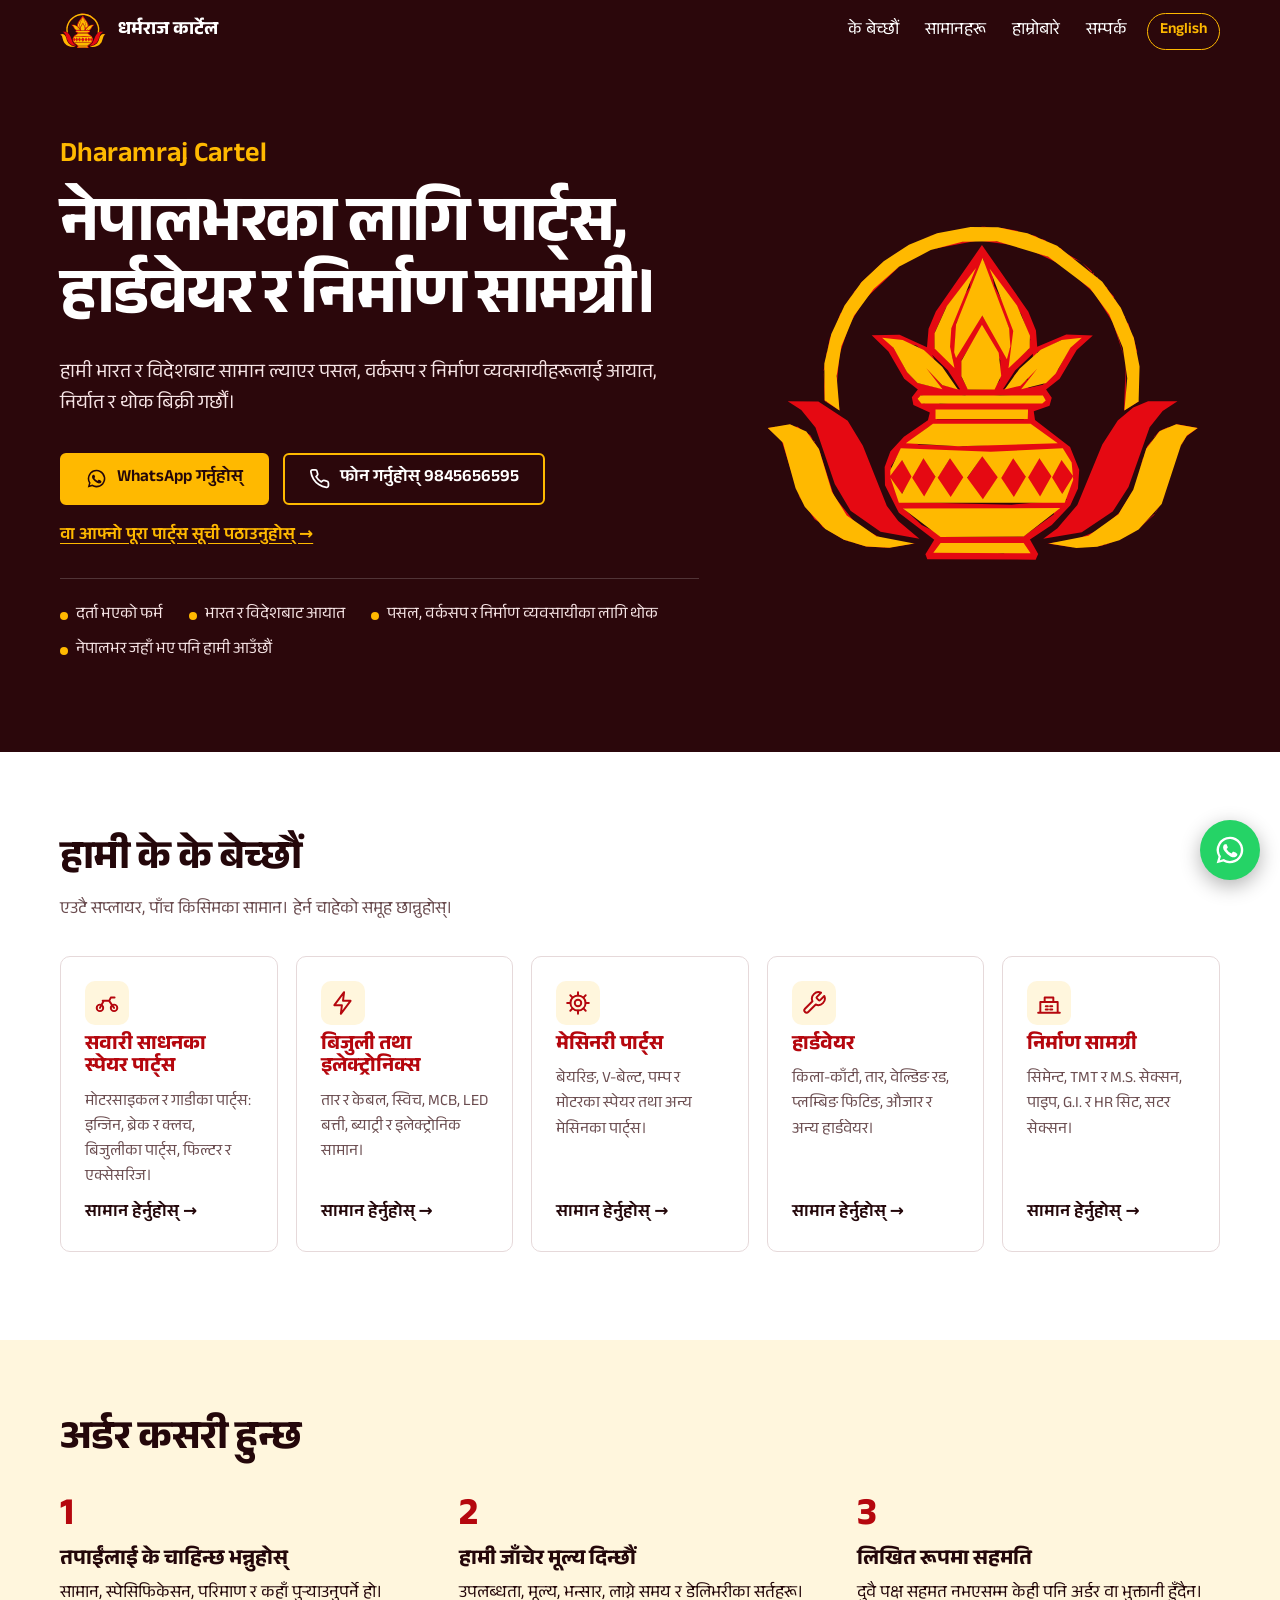
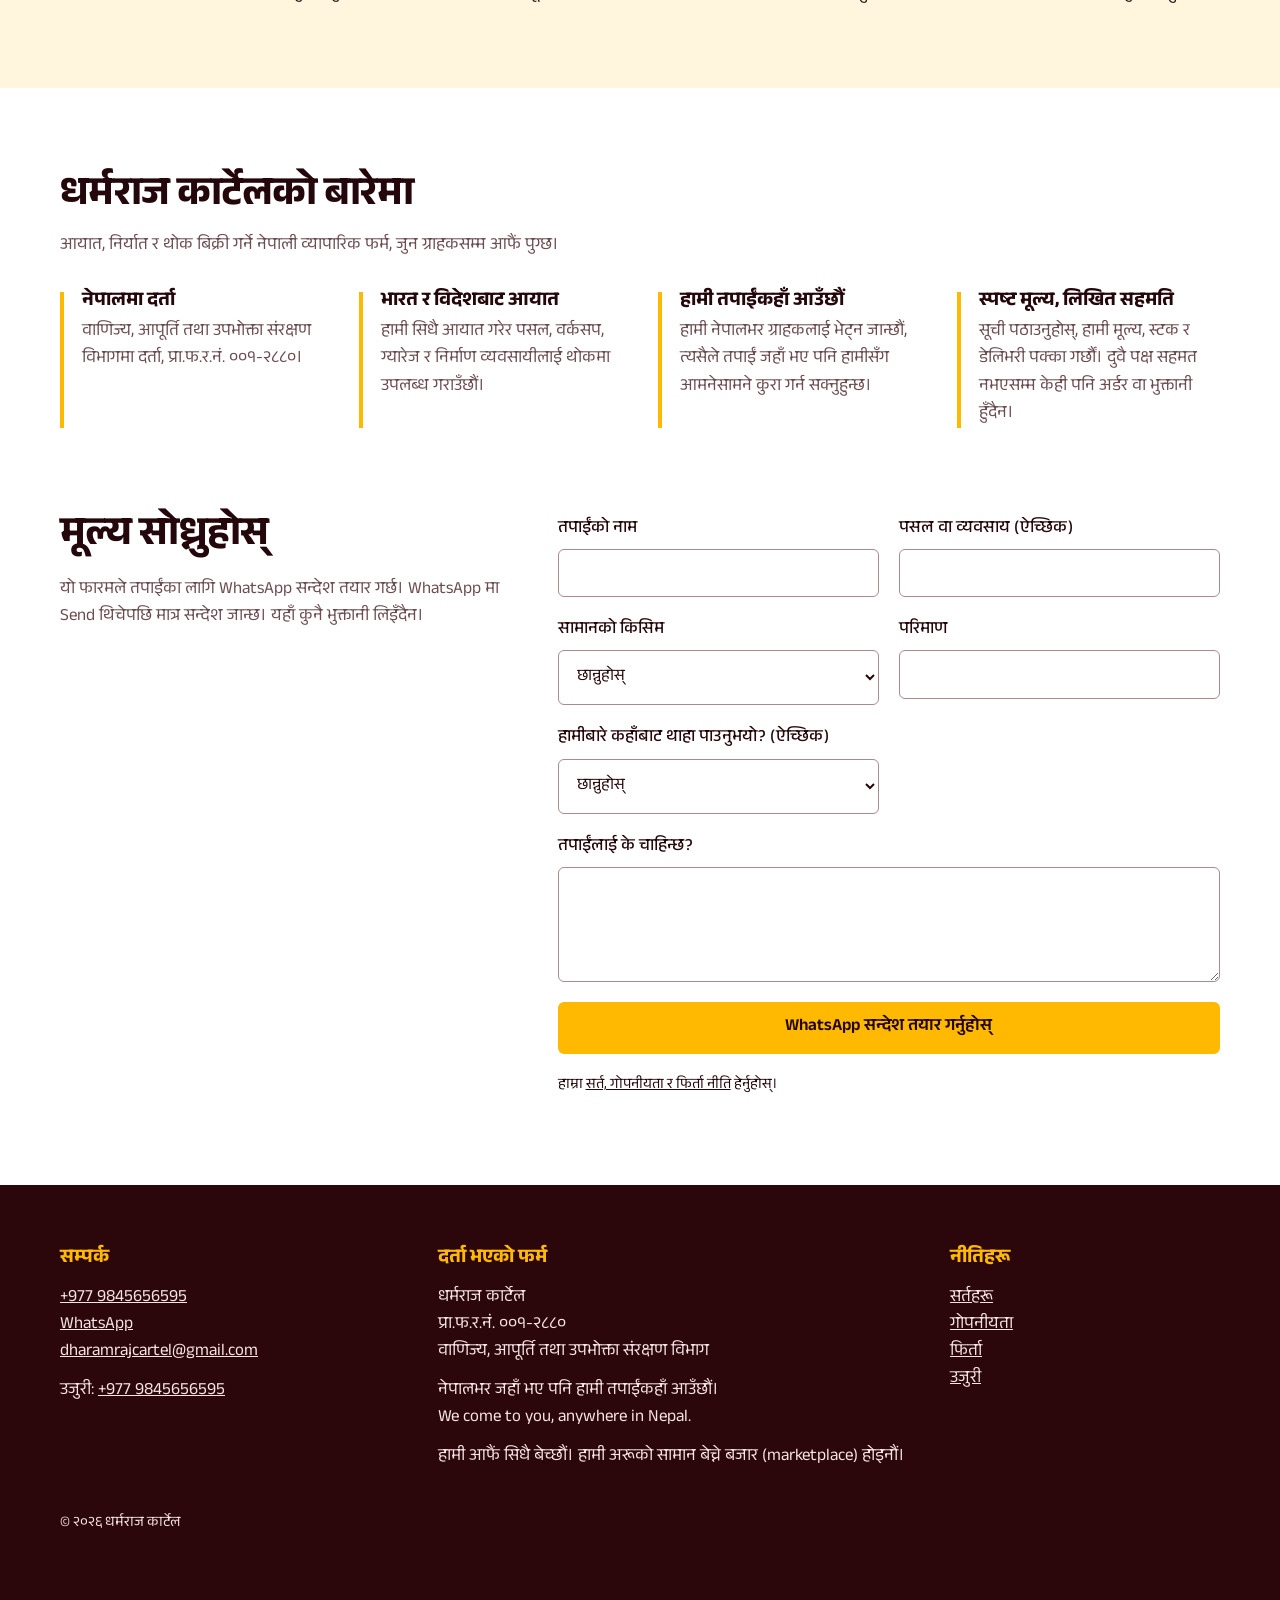
==== commit 3420b6c5: "Ask "How did you hear about us?" on the enquiry form Optional select on the home page form (English " ====
--- a/ne/index.html
+++ b/ne/index.html
@@ -5,7 +5,9 @@
 <meta name="viewport" content="width=device-width, initial-scale=1">
 <title>धर्मराज कार्टेल | आयात, निर्यात र थोक बिक्री</title>
 <meta name="description" content="धर्मराज कार्टेल, नेपाल। बिजुली तथा इलेक्ट्रोनिक सामान, हार्डवेयर, निर्माण सामग्री, सवारी साधनका स्पेयर पार्ट्स र मेसिनरी पार्ट्सको आयात, निर्यात र थोक बिक्री।">
-<link rel="icon" type="image/svg+xml" href="../favicon.svg?v=2">
+<link rel="icon" href="/favicon.ico" sizes="48x48">
+<link rel="icon" href="/icon-192.png" type="image/png" sizes="192x192">
+<link rel="icon" href="/icon.svg" type="image/svg+xml">
 <link rel="manifest" href="../manifest.webmanifest">
 <link rel="alternate" hreflang="en" href="https://www.dharamrajcartel.com.np/">
 <link rel="alternate" hreflang="ne" href="https://www.dharamrajcartel.com.np/ne/">
@@ -116,6 +118,17 @@
         </select>
       </label>
       <label>परिमाण<input id="f-qty"></label>
+      <label>हामीबारे कहाँबाट थाहा पाउनुभयो? (ऐच्छिक)
+        <select id="f-src">
+          <option value="">छान्नुहोस्</option>
+          <option>Google मा खोजेर</option>
+          <option>Facebook</option>
+          <option>TikTok</option>
+          <option>WhatsApp वा साथीबाट</option>
+          <option>हामीलाई भेटेर वा हाम्रो गाडी देखेर</option>
+          <option>अन्य</option>
+        </select>
+      </label>
       <label class="full">तपाईंलाई के चाहिन्छ?<textarea id="f-msg" rows="4" required></textarea></label>
       <button class="btn full" type="submit">WhatsApp सन्देश तयार गर्नुहोस्</button>
       <p class="full small">हाम्रा <a href="./legal.html">सर्त, गोपनीयता र फिर्ता नीति</a> हेर्नुहोस्।</p>
@@ -146,6 +159,6 @@
   <p class="wrap small">© २०२६ धर्मराज कार्टेल</p>
 </footer>
 <a class="wa-float" href="https://wa.me/9779845656595?text=%E0%A4%A8%E0%A4%AE%E0%A4%B8%E0%A5%8D%E0%A4%A4%E0%A5%87%20%E0%A4%A7%E0%A4%B0%E0%A5%8D%E0%A4%AE%E0%A4%B0%E0%A4%BE%E0%A4%9C%20%E0%A4%95%E0%A4%BE%E0%A4%B0%E0%A5%8D%E0%A4%9F%E0%A5%87%E0%A4%B2%2C%20%E0%A4%AE%E0%A4%B2%E0%A4%BE%E0%A4%88%20%E0%A4%AE%E0%A5%82%E0%A4%B2%E0%A5%8D%E0%A4%AF%20%E0%A4%9A%E0%A4%BE%E0%A4%B9%E0%A4%BF%E0%A4%AF%E0%A5%8B%E0%A5%A4" target="_blank" rel="noopener noreferrer" aria-label="WhatsApp मा धर्मराज कार्टेलसँग कुरा गर्नुहोस्"><svg class="ico" viewBox="0 0 24 24" aria-hidden="true" focusable="false"><path fill="currentColor" d="M12 2a10 10 0 0 0-8.6 15.1L2 22l5-1.3A10 10 0 1 0 12 2zm0 18.2c-1.5 0-3-.4-4.3-1.2l-.3-.2-3 .8.8-2.9-.2-.3A8.2 8.2 0 1 1 12 20.2zm4.5-6.1c-.2-.1-1.5-.7-1.7-.8s-.4-.1-.6.1-.7.8-.8 1-.3.2-.5.1a6.7 6.7 0 0 1-3.3-2.9c-.3-.4.2-.4.7-1.4.1-.2 0-.3 0-.4l-.8-1.8c-.2-.5-.4-.4-.6-.4h-.5a1 1 0 0 0-.7.3 3 3 0 0 0-.9 2.2 5.2 5.2 0 0 0 1.1 2.7 11.8 11.8 0 0 0 4.5 4c1.7.7 2.4.8 3.2.6.5-.1 1.5-.6 1.7-1.2s.2-1.1.2-1.2-.3-.2-.5-.3z"/></svg></a>
-<script src="../script.js?v=5"></script>
+<script src="../script.js?v=6"></script>
 </body>
 </html>
